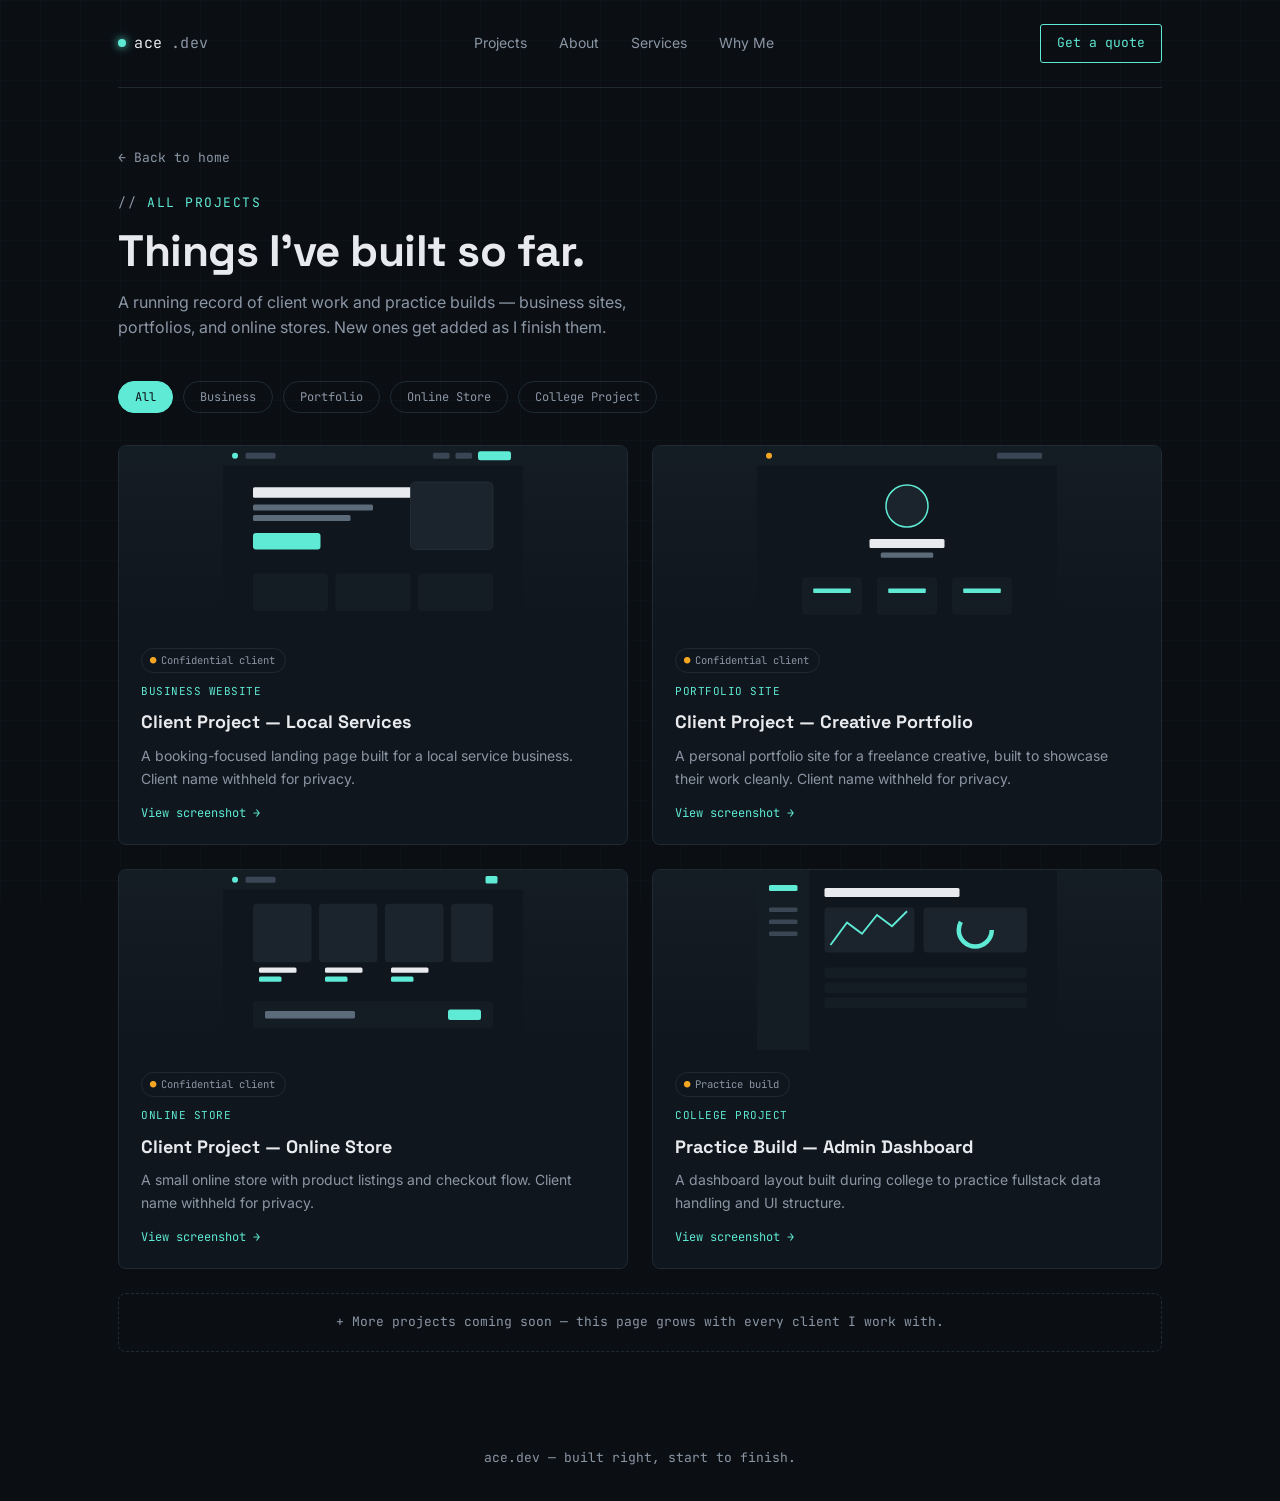
==== projects.html @ bf5f16d7 "Add files via upload" ====
<!DOCTYPE html>
<html lang="en">
<head>
<meta charset="UTF-8">
<meta name="viewport" content="width=device-width, initial-scale=1.0">
<title>Projects — Ace</title>
<link rel="preconnect" href="https://fonts.googleapis.com">
<link href="https://fonts.googleapis.com/css2?family=Space+Grotesk:wght@400;500;700&family=JetBrains+Mono:wght@400;500&family=Inter:wght@400;500;600&display=swap" rel="stylesheet">
<link rel="stylesheet" href="style.css">
</head>
<body>

<div class="wrap">
  <nav>
    <a href="index.html" class="logo"><span class="dot"></span>ace<span style="color:var(--muted)">.dev</span></a>
    <div class="navlinks">
      <a href="projects.html">Projects</a>
      <a href="about.html">About</a>
      <a href="index.html#services">Services</a>
      <a href="index.html#why">Why Me</a>
    </div>
    <a href="index.html#contact" class="nav-cta">Get a quote</a>
  </nav>

  <div class="page-header">
    <a href="index.html" class="back-link">← Back to home</a>
    <div class="eyebrow">All Projects</div>
    <h1>Things I've built so far.</h1>
    <p>A running record of client work and practice builds — business sites, portfolios, and online stores. New ones get added as I finish them.</p>
  </div>

  <div class="filter-row" id="filterRow">
    <button class="filter-chip active" data-filter="all">All</button>
    <button class="filter-chip" data-filter="Business Website">Business</button>
    <button class="filter-chip" data-filter="Portfolio Site">Portfolio</button>
    <button class="filter-chip" data-filter="Online Store">Online Store</button>
    <button class="filter-chip" data-filter="College Project">College Project</button>
  </div>

  <section style="border-bottom:none; padding-top:0;">
    <div class="projects-grid" id="projectsGrid">

      <div class="project-card" data-tag="Business Website" onclick="openLightbox(0)">
        <div class="project-thumb">
          <svg viewBox="0 0 400 240" xmlns="http://www.w3.org/2000/svg">
            <rect width="400" height="240" fill="#10161D"/>
            <rect width="400" height="26" fill="#141C24"/>
            <circle cx="16" cy="13" r="4" fill="#5EEAD4"/>
            <rect x="30" y="9" width="40" height="8" rx="2" fill="#3A4654"/>
            <rect x="280" y="9" width="22" height="8" rx="2" fill="#3A4654"/>
            <rect x="310" y="9" width="22" height="8" rx="2" fill="#3A4654"/>
            <rect x="340" y="7" width="44" height="12" rx="3" fill="#5EEAD4"/>
            <rect x="40" y="55" width="220" height="14" rx="2" fill="#E8EAED"/>
            <rect x="40" y="78" width="160" height="8" rx="2" fill="#5C6B7A"/>
            <rect x="40" y="92" width="130" height="8" rx="2" fill="#5C6B7A"/>
            <rect x="40" y="116" width="90" height="22" rx="4" fill="#5EEAD4"/>
            <rect x="250" y="48" width="110" height="90" rx="6" fill="#1B242C" stroke="#243038"/>
            <rect x="40" y="170" width="100" height="50" rx="5" fill="#141C24"/>
            <rect x="150" y="170" width="100" height="50" rx="5" fill="#141C24"/>
            <rect x="260" y="170" width="100" height="50" rx="5" fill="#141C24"/>
          </svg>
        </div>
        <div class="project-body">
          <span class="confidential-badge"><span class="lock">●</span> Confidential client</span>
          <span class="ptag">Business Website</span>
          <h3>Client Project — Local Services</h3>
          <p>A booking-focused landing page built for a local service business. Client name withheld for privacy.</p>
          <div class="project-links">
            <a href="javascript:void(0)" onclick="event.stopPropagation(); openLightbox(0)">View screenshot →</a>
          </div>
        </div>
      </div>

      <div class="project-card" data-tag="Portfolio Site" onclick="openLightbox(1)">
        <div class="project-thumb">
          <svg viewBox="0 0 400 240" xmlns="http://www.w3.org/2000/svg">
            <rect width="400" height="240" fill="#10161D"/>
            <rect width="400" height="26" fill="#141C24"/>
            <circle cx="16" cy="13" r="4" fill="#F5A623"/>
            <rect x="320" y="9" width="60" height="8" rx="2" fill="#3A4654"/>
            <circle cx="200" cy="80" r="28" fill="#1B242C" stroke="#5EEAD4" stroke-width="2"/>
            <rect x="150" y="124" width="100" height="12" rx="2" fill="#E8EAED"/>
            <rect x="165" y="142" width="70" height="7" rx="2" fill="#5C6B7A"/>
            <rect x="60" y="175" width="80" height="50" rx="5" fill="#141C24"/>
            <rect x="160" y="175" width="80" height="50" rx="5" fill="#141C24"/>
            <rect x="260" y="175" width="80" height="50" rx="5" fill="#141C24"/>
            <rect x="75" y="190" width="50" height="6" rx="1" fill="#5EEAD4"/>
            <rect x="175" y="190" width="50" height="6" rx="1" fill="#5EEAD4"/>
            <rect x="275" y="190" width="50" height="6" rx="1" fill="#5EEAD4"/>
          </svg>
        </div>
        <div class="project-body">
          <span class="confidential-badge"><span class="lock">●</span> Confidential client</span>
          <span class="ptag">Portfolio Site</span>
          <h3>Client Project — Creative Portfolio</h3>
          <p>A personal portfolio site for a freelance creative, built to showcase their work cleanly. Client name withheld for privacy.</p>
          <div class="project-links">
            <a href="javascript:void(0)" onclick="event.stopPropagation(); openLightbox(1)">View screenshot →</a>
          </div>
        </div>
      </div>

      <div class="project-card" data-tag="Online Store" onclick="openLightbox(2)">
        <div class="project-thumb">
          <svg viewBox="0 0 400 240" xmlns="http://www.w3.org/2000/svg">
            <rect width="400" height="240" fill="#10161D"/>
            <rect width="400" height="26" fill="#141C24"/>
            <circle cx="16" cy="13" r="4" fill="#5EEAD4"/>
            <rect x="30" y="9" width="40" height="8" rx="2" fill="#3A4654"/>
            <rect x="350" y="8" width="16" height="10" rx="2" fill="#5EEAD4"/>
            <rect x="40" y="45" width="78" height="78" rx="5" fill="#1B242C"/>
            <rect x="128" y="45" width="78" height="78" rx="5" fill="#1B242C"/>
            <rect x="216" y="45" width="78" height="78" rx="5" fill="#1B242C"/>
            <rect x="304" y="45" width="56" height="78" rx="5" fill="#1B242C"/>
            <rect x="48" y="130" width="50" height="7" rx="2" fill="#E8EAED"/>
            <rect x="48" y="142" width="30" height="7" rx="2" fill="#5EEAD4"/>
            <rect x="136" y="130" width="50" height="7" rx="2" fill="#E8EAED"/>
            <rect x="136" y="142" width="30" height="7" rx="2" fill="#5EEAD4"/>
            <rect x="224" y="130" width="50" height="7" rx="2" fill="#E8EAED"/>
            <rect x="224" y="142" width="30" height="7" rx="2" fill="#5EEAD4"/>
            <rect x="40" y="175" width="320" height="36" rx="5" fill="#141C24"/>
            <rect x="56" y="188" width="120" height="10" rx="2" fill="#5C6B7A"/>
            <rect x="300" y="186" width="44" height="14" rx="3" fill="#5EEAD4"/>
          </svg>
        </div>
        <div class="project-body">
          <span class="confidential-badge"><span class="lock">●</span> Confidential client</span>
          <span class="ptag">Online Store</span>
          <h3>Client Project — Online Store</h3>
          <p>A small online store with product listings and checkout flow. Client name withheld for privacy.</p>
          <div class="project-links">
            <a href="javascript:void(0)" onclick="event.stopPropagation(); openLightbox(2)">View screenshot →</a>
          </div>
        </div>
      </div>

      <div class="project-card" data-tag="College Project" onclick="openLightbox(3)">
        <div class="project-thumb">
          <svg viewBox="0 0 400 240" xmlns="http://www.w3.org/2000/svg">
            <rect width="400" height="240" fill="#10161D"/>
            <rect width="70" height="240" fill="#141C24"/>
            <rect x="16" y="20" width="38" height="8" rx="2" fill="#5EEAD4"/>
            <rect x="16" y="50" width="38" height="6" rx="2" fill="#3A4654"/>
            <rect x="16" y="66" width="38" height="6" rx="2" fill="#3A4654"/>
            <rect x="16" y="82" width="38" height="6" rx="2" fill="#3A4654"/>
            <rect x="90" y="24" width="180" height="12" rx="2" fill="#E8EAED"/>
            <rect x="90" y="50" width="120" height="60" rx="5" fill="#1B242C"/>
            <polyline points="98,100 120,70 140,85 160,60 180,75 200,55" fill="none" stroke="#5EEAD4" stroke-width="2.5"/>
            <rect x="222" y="50" width="138" height="60" rx="5" fill="#1B242C"/>
            <circle cx="291" cy="80" r="22" fill="none" stroke="#5EEAD4" stroke-width="6" stroke-dasharray="80 60"/>
            <rect x="90" y="130" width="270" height="14" rx="3" fill="#141C24"/>
            <rect x="90" y="150" width="270" height="14" rx="3" fill="#141C24"/>
            <rect x="90" y="170" width="270" height="14" rx="3" fill="#141C24"/>
          </svg>
        </div>
        <div class="project-body">
          <span class="confidential-badge"><span class="lock">●</span> Practice build</span>
          <span class="ptag">College Project</span>
          <h3>Practice Build — Admin Dashboard</h3>
          <p>A dashboard layout built during college to practice fullstack data handling and UI structure.</p>
          <div class="project-links">
            <a href="javascript:void(0)" onclick="event.stopPropagation(); openLightbox(3)">View screenshot →</a>
          </div>
        </div>
      </div>

    </div>
    <div class="add-project-note">+ More projects coming soon — this page grows with every client I work with.</div>
  </section>
</div>

<div class="lightbox-overlay" id="lightboxOverlay" onclick="closeLightbox(event)">
  <div class="lightbox-box lightbox-wrap" onclick="event.stopPropagation()">
    <div class="lightbox-close" onclick="closeLightbox(event)">✕</div>
    <div class="lightbox-img" id="lightboxImg"></div>
    <div class="lightbox-info">
      <span class="confidential-badge"><span class="lock">●</span> Client name withheld for privacy</span>
      <h3 id="lightboxTitle">Client Project</h3>
      <p id="lightboxDesc">Description here.</p>
    </div>
  </div>
</div>

<footer>ace.dev — built right, start to finish.</footer>

<script>
  const chips = document.querySelectorAll('.filter-chip');
  const cards = document.querySelectorAll('.project-card');
  chips.forEach(chip => {
    chip.addEventListener('click', () => {
      chips.forEach(c => c.classList.remove('active'));
      chip.classList.add('active');
      const filter = chip.dataset.filter;
      cards.forEach(card => {
        card.style.display = (filter === 'all' || card.dataset.tag === filter) ? '' : 'none';
      });
    });
  });

  const projectData = [
    {
      title: "Client Project — Local Services",
      desc: "A booking-focused landing page built for a local service business. Client name withheld for privacy.",
      svg: 0
    },
    {
      title: "Client Project — Creative Portfolio",
      desc: "A personal portfolio site for a freelance creative, built to showcase their work cleanly. Client name withheld for privacy.",
      svg: 1
    },
    {
      title: "Client Project — Online Store",
      desc: "A small online store with product listings and checkout flow. Client name withheld for privacy.",
      svg: 2
    },
    {
      title: "Practice Build — Admin Dashboard",
      desc: "A dashboard layout built during college to practice fullstack data handling and UI structure.",
      svg: 3
    }
  ];

  function openLightbox(index){
    const data = projectData[index];
    const sourceSvg = document.querySelectorAll('.project-thumb svg')[index];
    document.getElementById('lightboxImg').innerHTML = sourceSvg.outerHTML;
    document.getElementById('lightboxTitle').textContent = data.title;
    document.getElementById('lightboxDesc').textContent = data.desc;
    document.getElementById('lightboxOverlay').classList.add('open');
  }

  function closeLightbox(e){
    document.getElementById('lightboxOverlay').classList.remove('open');
  }

  document.addEventListener('keydown', (e) => {
    if(e.key === 'Escape') closeLightbox();
  });
</script>

</body>
</html>
---- style.css ----
:root{
    --bg: #0B0F14;
    --bg-panel: #10161D;
    --bg-panel-2: #141C24;
    --line: #1F2A33;
    --text: #E8EAED;
    --muted: #8B96A5;
    --teal: #5EEAD4;
    --amber: #F5A623;
    --danger: #FF6B6B;
    --font-display: 'Space Grotesk', sans-serif;
    --font-body: 'Inter', sans-serif;
    --font-mono: 'JetBrains Mono', monospace;
  }
  *{box-sizing:border-box; margin:0; padding:0;}
  html{scroll-behavior:smooth;}
  body{
    background:var(--bg);
    color:var(--text);
    font-family:var(--font-body);
    line-height:1.6;
    -webkit-font-smoothing:antialiased;
  }
  body::before{
    content:"";
    position:fixed; inset:0;
    background-image:
      linear-gradient(rgba(94,234,212,0.025) 1px, transparent 1px),
      linear-gradient(90deg, rgba(94,234,212,0.025) 1px, transparent 1px);
    background-size: 40px 40px;
    pointer-events:none;
    z-index:0;
  }
  a{color:inherit; text-decoration:none;}
  .wrap{max-width:1100px; margin:0 auto; padding:0 28px; position:relative; z-index:1;}

  /* NAV */
  nav{
    display:flex; align-items:center; justify-content:space-between;
    padding:24px 0; border-bottom:1px solid var(--line);
  }
  .logo{
    font-family:var(--font-mono); font-size:15px; letter-spacing:0.5px; color:var(--text);
    display:flex; align-items:center; gap:8px;
  }
  .logo .dot{width:8px; height:8px; border-radius:50%; background:var(--teal); box-shadow:0 0 8px var(--teal); display:inline-block;}
  .navlinks{display:flex; gap:32px; font-size:14px; color:var(--muted);}
  .navlinks a:hover{color:var(--teal);}
  .nav-cta{
    font-family:var(--font-mono); font-size:13px; padding:8px 16px;
    border:1px solid var(--teal); border-radius:3px; color:var(--teal);
    transition:all .2s;
  }
  .nav-cta:hover{background:var(--teal); color:#0B0F14;}

  @media(max-width:680px){ .navlinks{display:none;} }

  /* HERO */
  .hero{padding:80px 0 60px;}
  @media(max-width:880px){ .hero{padding:48px 0 40px;} }
  .hero-inner{max-width:640px;}

  .eyebrow{
    font-family:var(--font-mono); font-size:13px; color:var(--teal);
    text-transform:uppercase; letter-spacing:1.5px; margin-bottom:18px;
    display:flex; align-items:center; gap:10px;
  }
  .eyebrow::before{content:"//"; color:var(--muted);}

  h1{
    font-family:var(--font-display); font-weight:700;
    font-size:clamp(34px, 5vw, 54px); line-height:1.1; letter-spacing:-0.5px;
    margin-bottom:22px;
  }
  h1 .accent{color:var(--teal);}

  .hero p.lead{font-size:17px; color:var(--muted); max-width:480px; margin-bottom:32px;}

  .hero-ctas{display:flex; gap:14px; flex-wrap:wrap;}
  .btn-primary{
    font-family:var(--font-mono); font-size:14px; font-weight:500;
    background:var(--teal); color:#0B0F14; padding:14px 26px; border-radius:3px;
    transition:transform .15s, box-shadow .15s; display:inline-block;
  }
  .btn-primary:hover{transform:translateY(-2px); box-shadow:0 6px 24px rgba(94,234,212,0.25);}
  .btn-secondary{
    font-family:var(--font-mono); font-size:14px;
    border:1px solid var(--line); color:var(--text); padding:14px 26px; border-radius:3px;
    transition:border-color .15s;
  }
  .btn-secondary:hover{border-color:var(--muted);}

  /* PROJECT CARDS - signature element: browser-frame mockups */
  .projects-grid{display:grid; grid-template-columns:repeat(2,1fr); gap:24px;}
  @media(max-width:780px){.projects-grid{grid-template-columns:1fr;}}

  .project-card{
    background:var(--bg-panel); border:1px solid var(--line); border-radius:8px;
    overflow:hidden; transition:transform .2s, border-color .2s;
  }
  .project-card:hover{transform:translateY(-4px); border-color:rgba(94,234,212,0.4);}

  .browser-frame{
    background:var(--bg-panel-2); border-bottom:1px solid var(--line);
  }
  .browser-bar{
    display:flex; align-items:center; gap:8px; padding:10px 14px;
  }
  .browser-bar .tdot{width:9px; height:9px; border-radius:50%;}
  .browser-bar .tdot:nth-child(1){background:#FF6B6B;}
  .browser-bar .tdot:nth-child(2){background:#F5A623;}
  .browser-bar .tdot:nth-child(3){background:#5EEAD4;}
  .browser-url{
    flex:1; margin-left:6px; background:var(--bg); border:1px solid var(--line); border-radius:4px;
    padding:4px 10px; font-family:var(--font-mono); font-size:11px; color:var(--muted);
    overflow:hidden; white-space:nowrap; text-overflow:ellipsis;
  }
  .project-thumb{
    height:180px; display:flex; align-items:center; justify-content:center;
    background:
      repeating-linear-gradient(135deg, rgba(94,234,212,0.04) 0px, rgba(94,234,212,0.04) 2px, transparent 2px, transparent 14px);
    position:relative;
  }
  .project-thumb .placeholder-label{
    font-family:var(--font-mono); font-size:12px; color:var(--muted);
    border:1px dashed var(--line); padding:8px 16px; border-radius:4px;
  }
  .project-body{padding:20px 22px;}
  .project-body .ptag{
    font-family:var(--font-mono); font-size:11px; color:var(--teal);
    text-transform:uppercase; letter-spacing:0.5px; margin-bottom:8px; display:block;
  }
  .project-body h3{font-family:var(--font-display); font-size:18px; margin-bottom:8px;}
  .project-body p{color:var(--muted); font-size:14px; margin-bottom:14px;}
  .project-links{display:flex; gap:14px; font-family:var(--font-mono); font-size:12px;}
  .project-links a{color:var(--teal); border-bottom:1px solid transparent;}
  .project-links a:hover{border-bottom-color:var(--teal);}

  .add-project-note{
    margin-top:24px; text-align:center; font-family:var(--font-mono); font-size:13px;
    color:var(--muted); border:1px dashed var(--line); border-radius:8px; padding:18px;
  }

  /* PROJECT MOCKUP THUMBNAILS (sample screenshots) */
  .project-thumb{
    height:180px; padding:0; cursor:pointer; overflow:hidden;
    background:linear-gradient(180deg, var(--bg-panel-2), var(--bg-panel));
  }
  .project-thumb svg{width:100%; height:100%; display:block;}
  .confidential-badge{
    display:inline-flex; align-items:center; gap:5px;
    font-family:var(--font-mono); font-size:10.5px; color:var(--muted);
    border:1px solid var(--line); border-radius:20px; padding:3px 10px 3px 8px;
    margin-bottom:10px;
  }
  .confidential-badge .lock{color:var(--amber);}

  /* LIGHTBOX MODAL */
  .lightbox-overlay{
    position:fixed; inset:0; background:rgba(6,8,11,0.86);
    display:none; align-items:center; justify-content:center; z-index:100;
    padding:32px; backdrop-filter:blur(2px);
  }
  .lightbox-overlay.open{display:flex;}
  .lightbox-box{
    background:var(--bg-panel); border:1px solid var(--line); border-radius:10px;
    max-width:680px; width:100%; overflow:hidden; box-shadow:0 30px 80px rgba(0,0,0,0.5);
  }
  .lightbox-frame{background:var(--bg-panel-2); border-bottom:1px solid var(--line);}
  .lightbox-img{
    background:linear-gradient(180deg, var(--bg-panel-2), var(--bg-panel));
    aspect-ratio:4/2.4;
  }
  .lightbox-img svg{width:100%; height:100%; display:block;}
  .lightbox-info{padding:22px 26px;}
  .lightbox-info h3{font-family:var(--font-display); font-size:19px; margin-bottom:8px;}
  .lightbox-info p{color:var(--muted); font-size:14px; margin-bottom:12px;}
  .lightbox-close{
    position:absolute; top:18px; right:18px; font-family:var(--font-mono); font-size:13px;
    color:var(--muted); border:1px solid var(--line); border-radius:50%;
    width:32px; height:32px; display:flex; align-items:center; justify-content:center;
    cursor:pointer; background:var(--bg-panel);
  }
  .lightbox-close:hover{color:var(--teal); border-color:var(--teal);}
  .lightbox-wrap{position:relative;}

  /* PROJECTS TEASER (homepage) */
  .teaser-panel{
    background:var(--bg-panel); border:1px solid var(--line); border-radius:10px;
    padding:40px 44px; display:flex; align-items:center; justify-content:space-between; gap:32px;
    margin:48px 0;
  }
  @media(max-width:680px){.teaser-panel{flex-direction:column; align-items:flex-start; text-align:left;}}
  .teaser-text h2{font-family:var(--font-display); font-size:24px; margin-bottom:8px;}
  .teaser-text p{color:var(--muted); font-size:14px; max-width:380px;}

  /* PROJECTS PAGE */
  .page-header{padding:56px 0 8px;}
  .page-header .eyebrow{margin-bottom:14px;}
  .page-header h1{font-family:var(--font-display); font-size:clamp(30px,4.5vw,44px); font-weight:700; letter-spacing:-0.5px; margin-bottom:14px;}
  .page-header p{color:var(--muted); font-size:16px; max-width:520px;}
  .back-link{
    display:inline-flex; align-items:center; gap:6px; font-family:var(--font-mono);
    font-size:13px; color:var(--muted); margin-bottom:24px;
  }
  .back-link:hover{color:var(--teal);}
  .filter-row{display:flex; gap:10px; margin:32px 0; flex-wrap:wrap;}
  .filter-chip{
    font-family:var(--font-mono); font-size:12px; color:var(--muted);
    border:1px solid var(--line); border-radius:20px; padding:7px 16px; cursor:pointer;
    transition:all .15s; background:none;
  }
  .filter-chip:hover{border-color:var(--teal); color:var(--teal);}
  .filter-chip.active{background:var(--teal); color:#0B0F14; border-color:var(--teal);}

  /* SECTIONS */
  section{padding:64px 0; border-bottom:1px solid var(--line);}
  .section-head{margin-bottom:40px; max-width:600px;}
  .section-head .eyebrow{margin-bottom:14px;}
  .section-head h2{font-family:var(--font-display); font-size:clamp(26px,3.4vw,34px); font-weight:700; letter-spacing:-0.3px; margin-bottom:12px;}
  .section-head p{color:var(--muted); font-size:15px;}

  /* ABOUT */
  .about-grid{display:grid; grid-template-columns:1fr 1fr; gap:48px; align-items:start;}
  @media(max-width:780px){.about-grid{grid-template-columns:1fr;}}
  .about-text p{color:var(--muted); margin-bottom:16px; font-size:15px;}
  .about-text strong{color:var(--text);}
  .stat-grid{display:grid; grid-template-columns:1fr 1fr; gap:1px; background:var(--line); border:1px solid var(--line); border-radius:6px; overflow:hidden;}
  .stat-card{background:var(--bg-panel); padding:24px 20px;}
  .stat-card .num{font-family:var(--font-mono); font-size:28px; color:var(--teal); font-weight:500;}
  .stat-card .cap{font-size:13px; color:var(--muted); margin-top:6px;}

  /* SERVICES */
  .services-grid{display:grid; grid-template-columns:repeat(3,1fr); gap:1px; background:var(--line); border:1px solid var(--line); border-radius:8px; overflow:hidden;}
  @media(max-width:780px){.services-grid{grid-template-columns:1fr;}}
  .service-card{background:var(--bg-panel); padding:32px 26px; transition:background .2s;}
  .service-card:hover{background:var(--bg-panel-2);}
  .service-card .icon{
    font-family:var(--font-mono); font-size:12px; color:var(--teal);
    border:1px solid var(--teal); width:32px; height:32px; border-radius:6px;
    display:flex; align-items:center; justify-content:center; margin-bottom:18px;
  }
  .service-card h3{font-family:var(--font-display); font-size:18px; margin-bottom:10px;}
  .service-card p{color:var(--muted); font-size:14px; margin-bottom:14px;}
  .service-card .price{font-family:var(--font-mono); font-size:13px; color:var(--amber);}

  /* PROCESS */
  .process-list{display:flex; flex-direction:column;}
  .process-item{
    display:grid; grid-template-columns:60px 1fr; gap:20px;
    padding:22px 0; border-top:1px solid var(--line);
  }
  .process-item:last-child{border-bottom:1px solid var(--line);}
  .process-item .pnum{font-family:var(--font-mono); color:var(--teal); font-size:14px; padding-top:2px;}
  .process-item h4{font-family:var(--font-display); font-size:17px; margin-bottom:6px;}
  .process-item p{color:var(--muted); font-size:14px; max-width:560px;}

  /* WHY */
  .why-grid{display:grid; grid-template-columns:repeat(2,1fr); gap:28px;}
  @media(max-width:780px){.why-grid{grid-template-columns:1fr;}}
  .why-item{display:flex; gap:16px;}
  .why-item .mark{font-family:var(--font-mono); color:var(--teal); flex-shrink:0;}
  .why-item h4{font-size:15px; margin-bottom:4px;}
  .why-item p{color:var(--muted); font-size:14px;}

  /* CONTACT */
  .contact-panel{
    background:var(--bg-panel); border:1px solid var(--line); border-radius:10px;
    padding:48px; text-align:center;
  }
  .contact-panel h2{font-family:var(--font-display); font-size:clamp(24px,3.5vw,32px); margin-bottom:14px;}
  .contact-panel p{color:var(--muted); margin-bottom:28px; max-width:440px; margin-left:auto; margin-right:auto;}
  .email-box{
    font-family:var(--font-mono); font-size:18px; color:var(--teal);
    border:1px dashed var(--teal); display:inline-block; padding:14px 28px;
    border-radius:6px; margin-bottom:10px; transition:background .2s;
  }
  .email-box:hover{background:rgba(94,234,212,0.06);}
  .copy-hint{font-size:12px; color:var(--muted); font-family:var(--font-mono);}

  footer{padding:32px 0; text-align:center; color:var(--muted); font-size:13px; font-family:var(--font-mono);}
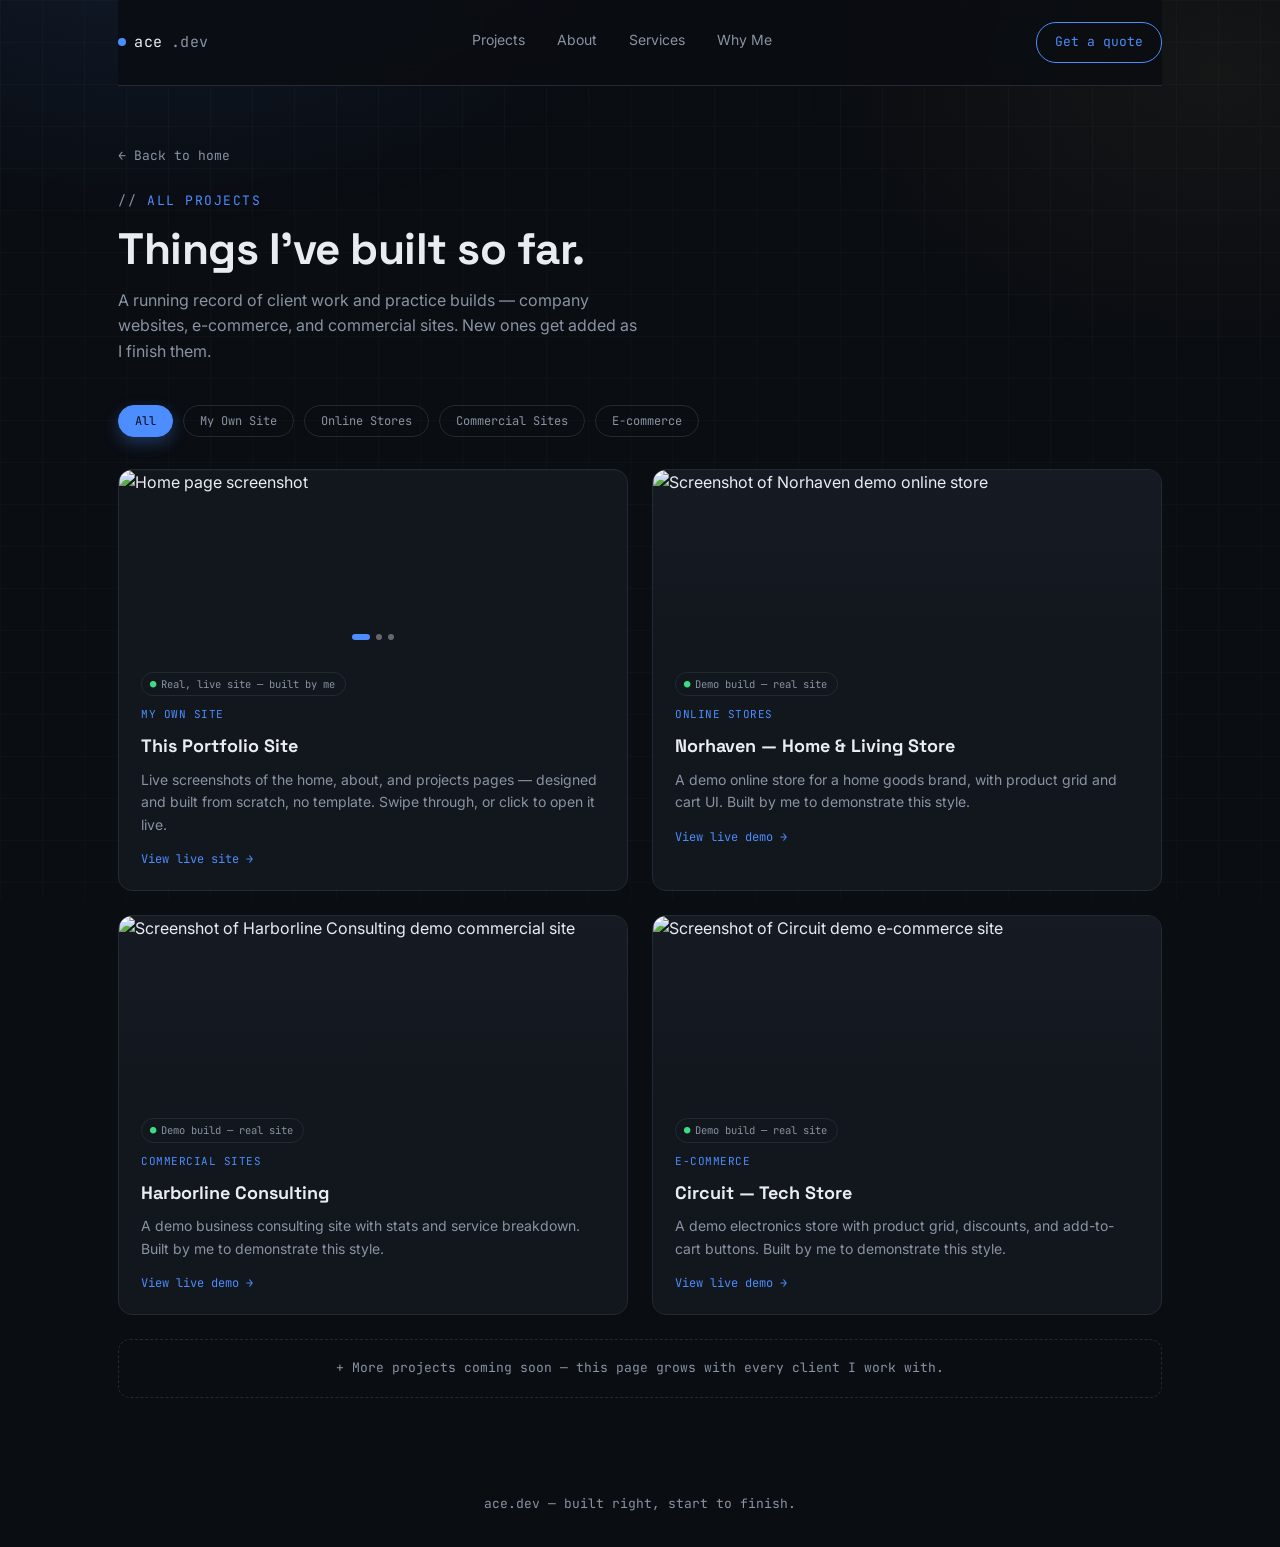
==== commit d3e4d875: "Add files via upload" ====
--- a/projects.html
+++ b/projects.html
@@ -22,144 +22,95 @@
     <a href="index.html#contact" class="nav-cta">Get a quote</a>
   </nav>
 
-  <div class="page-header">
+  <div class="page-header reveal">
     <a href="index.html" class="back-link">← Back to home</a>
     <div class="eyebrow">All Projects</div>
     <h1>Things I've built so far.</h1>
-    <p>A running record of client work and practice builds — business sites, portfolios, and online stores. New ones get added as I finish them.</p>
+    <p>A running record of client work and practice builds — company websites, e-commerce, and commercial sites. New ones get added as I finish them.</p>
   </div>
 
   <div class="filter-row" id="filterRow">
     <button class="filter-chip active" data-filter="all">All</button>
-    <button class="filter-chip" data-filter="Business Website">Business</button>
-    <button class="filter-chip" data-filter="Portfolio Site">Portfolio</button>
-    <button class="filter-chip" data-filter="Online Store">Online Store</button>
-    <button class="filter-chip" data-filter="College Project">College Project</button>
+    <button class="filter-chip" data-filter="My Own Site">My Own Site</button>
+    <button class="filter-chip" data-filter="Online Stores">Online Stores</button>
+    <button class="filter-chip" data-filter="Commercial Sites">Commercial Sites</button>
+    <button class="filter-chip" data-filter="E-commerce">E-commerce</button>
   </div>
 
   <section style="border-bottom:none; padding-top:0;">
-    <div class="projects-grid" id="projectsGrid">
-
-      <div class="project-card" data-tag="Business Website" onclick="openLightbox(0)">
-        <div class="project-thumb">
-          <svg viewBox="0 0 400 240" xmlns="http://www.w3.org/2000/svg">
-            <rect width="400" height="240" fill="#10161D"/>
-            <rect width="400" height="26" fill="#141C24"/>
-            <circle cx="16" cy="13" r="4" fill="#5EEAD4"/>
-            <rect x="30" y="9" width="40" height="8" rx="2" fill="#3A4654"/>
-            <rect x="280" y="9" width="22" height="8" rx="2" fill="#3A4654"/>
-            <rect x="310" y="9" width="22" height="8" rx="2" fill="#3A4654"/>
-            <rect x="340" y="7" width="44" height="12" rx="3" fill="#5EEAD4"/>
-            <rect x="40" y="55" width="220" height="14" rx="2" fill="#E8EAED"/>
-            <rect x="40" y="78" width="160" height="8" rx="2" fill="#5C6B7A"/>
-            <rect x="40" y="92" width="130" height="8" rx="2" fill="#5C6B7A"/>
-            <rect x="40" y="116" width="90" height="22" rx="4" fill="#5EEAD4"/>
-            <rect x="250" y="48" width="110" height="90" rx="6" fill="#1B242C" stroke="#243038"/>
-            <rect x="40" y="170" width="100" height="50" rx="5" fill="#141C24"/>
-            <rect x="150" y="170" width="100" height="50" rx="5" fill="#141C24"/>
-            <rect x="260" y="170" width="100" height="50" rx="5" fill="#141C24"/>
-          </svg>
-        </div>
-        <div class="project-body">
-          <span class="confidential-badge"><span class="lock">●</span> Confidential client</span>
-          <span class="ptag">Business Website</span>
-          <h3>Client Project — Local Services</h3>
-          <p>A booking-focused landing page built for a local service business. Client name withheld for privacy.</p>
-          <div class="project-links">
-            <a href="javascript:void(0)" onclick="event.stopPropagation(); openLightbox(0)">View screenshot →</a>
-          </div>
-        </div>
-      </div>
-
-      <div class="project-card" data-tag="Portfolio Site" onclick="openLightbox(1)">
-        <div class="project-thumb">
-          <svg viewBox="0 0 400 240" xmlns="http://www.w3.org/2000/svg">
-            <rect width="400" height="240" fill="#10161D"/>
-            <rect width="400" height="26" fill="#141C24"/>
-            <circle cx="16" cy="13" r="4" fill="#F5A623"/>
-            <rect x="320" y="9" width="60" height="8" rx="2" fill="#3A4654"/>
-            <circle cx="200" cy="80" r="28" fill="#1B242C" stroke="#5EEAD4" stroke-width="2"/>
-            <rect x="150" y="124" width="100" height="12" rx="2" fill="#E8EAED"/>
-            <rect x="165" y="142" width="70" height="7" rx="2" fill="#5C6B7A"/>
-            <rect x="60" y="175" width="80" height="50" rx="5" fill="#141C24"/>
-            <rect x="160" y="175" width="80" height="50" rx="5" fill="#141C24"/>
-            <rect x="260" y="175" width="80" height="50" rx="5" fill="#141C24"/>
-            <rect x="75" y="190" width="50" height="6" rx="1" fill="#5EEAD4"/>
-            <rect x="175" y="190" width="50" height="6" rx="1" fill="#5EEAD4"/>
-            <rect x="275" y="190" width="50" height="6" rx="1" fill="#5EEAD4"/>
-          </svg>
-        </div>
-        <div class="project-body">
-          <span class="confidential-badge"><span class="lock">●</span> Confidential client</span>
-          <span class="ptag">Portfolio Site</span>
-          <h3>Client Project — Creative Portfolio</h3>
-          <p>A personal portfolio site for a freelance creative, built to showcase their work cleanly. Client name withheld for privacy.</p>
-          <div class="project-links">
-            <a href="javascript:void(0)" onclick="event.stopPropagation(); openLightbox(1)">View screenshot →</a>
-          </div>
-        </div>
-      </div>
-
-      <div class="project-card" data-tag="Online Store" onclick="openLightbox(2)">
-        <div class="project-thumb">
-          <svg viewBox="0 0 400 240" xmlns="http://www.w3.org/2000/svg">
-            <rect width="400" height="240" fill="#10161D"/>
-            <rect width="400" height="26" fill="#141C24"/>
-            <circle cx="16" cy="13" r="4" fill="#5EEAD4"/>
-            <rect x="30" y="9" width="40" height="8" rx="2" fill="#3A4654"/>
-            <rect x="350" y="8" width="16" height="10" rx="2" fill="#5EEAD4"/>
-            <rect x="40" y="45" width="78" height="78" rx="5" fill="#1B242C"/>
-            <rect x="128" y="45" width="78" height="78" rx="5" fill="#1B242C"/>
-            <rect x="216" y="45" width="78" height="78" rx="5" fill="#1B242C"/>
-            <rect x="304" y="45" width="56" height="78" rx="5" fill="#1B242C"/>
-            <rect x="48" y="130" width="50" height="7" rx="2" fill="#E8EAED"/>
-            <rect x="48" y="142" width="30" height="7" rx="2" fill="#5EEAD4"/>
-            <rect x="136" y="130" width="50" height="7" rx="2" fill="#E8EAED"/>
-            <rect x="136" y="142" width="30" height="7" rx="2" fill="#5EEAD4"/>
-            <rect x="224" y="130" width="50" height="7" rx="2" fill="#E8EAED"/>
-            <rect x="224" y="142" width="30" height="7" rx="2" fill="#5EEAD4"/>
-            <rect x="40" y="175" width="320" height="36" rx="5" fill="#141C24"/>
-            <rect x="56" y="188" width="120" height="10" rx="2" fill="#5C6B7A"/>
-            <rect x="300" y="186" width="44" height="14" rx="3" fill="#5EEAD4"/>
-          </svg>
-        </div>
-        <div class="project-body">
-          <span class="confidential-badge"><span class="lock">●</span> Confidential client</span>
-          <span class="ptag">Online Store</span>
-          <h3>Client Project — Online Store</h3>
-          <p>A small online store with product listings and checkout flow. Client name withheld for privacy.</p>
-          <div class="project-links">
-            <a href="javascript:void(0)" onclick="event.stopPropagation(); openLightbox(2)">View screenshot →</a>
-          </div>
-        </div>
-      </div>
-
-      <div class="project-card" data-tag="College Project" onclick="openLightbox(3)">
-        <div class="project-thumb">
-          <svg viewBox="0 0 400 240" xmlns="http://www.w3.org/2000/svg">
-            <rect width="400" height="240" fill="#10161D"/>
-            <rect width="70" height="240" fill="#141C24"/>
-            <rect x="16" y="20" width="38" height="8" rx="2" fill="#5EEAD4"/>
-            <rect x="16" y="50" width="38" height="6" rx="2" fill="#3A4654"/>
-            <rect x="16" y="66" width="38" height="6" rx="2" fill="#3A4654"/>
-            <rect x="16" y="82" width="38" height="6" rx="2" fill="#3A4654"/>
-            <rect x="90" y="24" width="180" height="12" rx="2" fill="#E8EAED"/>
-            <rect x="90" y="50" width="120" height="60" rx="5" fill="#1B242C"/>
-            <polyline points="98,100 120,70 140,85 160,60 180,75 200,55" fill="none" stroke="#5EEAD4" stroke-width="2.5"/>
-            <rect x="222" y="50" width="138" height="60" rx="5" fill="#1B242C"/>
-            <circle cx="291" cy="80" r="22" fill="none" stroke="#5EEAD4" stroke-width="6" stroke-dasharray="80 60"/>
-            <rect x="90" y="130" width="270" height="14" rx="3" fill="#141C24"/>
-            <rect x="90" y="150" width="270" height="14" rx="3" fill="#141C24"/>
-            <rect x="90" y="170" width="270" height="14" rx="3" fill="#141C24"/>
-          </svg>
-        </div>
-        <div class="project-body">
-          <span class="confidential-badge"><span class="lock">●</span> Practice build</span>
-          <span class="ptag">College Project</span>
-          <h3>Practice Build — Admin Dashboard</h3>
-          <p>A dashboard layout built during college to practice fullstack data handling and UI structure.</p>
-          <div class="project-links">
-            <a href="javascript:void(0)" onclick="event.stopPropagation(); openLightbox(3)">View screenshot →</a>
+    <div class="projects-grid reveal-stagger" id="projectsGrid">
+
+      <div class="project-card" data-tag="My Own Site">
+        <div class="gallery-wrap">
+          <div class="gallery-scroll" id="ownSiteGallery">
+            <div class="gallery-slide">
+              <img src="https://image.thum.io/get/width/800/crop/500/noanimate/https://ace-va.github.io/Ace-Developer/index.html" alt="Home page screenshot" loading="lazy">
+            </div>
+            <div class="gallery-slide">
+              <img src="https://image.thum.io/get/width/800/crop/500/noanimate/https://ace-va.github.io/Ace-Developer/about.html" alt="About page screenshot" loading="lazy">
+            </div>
+            <div class="gallery-slide">
+              <img src="https://image.thum.io/get/width/800/crop/500/noanimate/https://ace-va.github.io/Ace-Developer/projects.html" alt="Projects page screenshot" loading="lazy">
+            </div>
+          </div>
+          <div class="gallery-dots">
+            <span class="gdot active" data-slide="0"></span>
+            <span class="gdot" data-slide="1"></span>
+            <span class="gdot" data-slide="2"></span>
+          </div>
+        </div>
+        <div class="project-body">
+          <span class="confidential-badge"><span class="lock" style="color:#3DDC84;">●</span> Real, live site — built by me</span>
+          <span class="ptag">My Own Site</span>
+          <h3>This Portfolio Site</h3>
+          <p>Live screenshots of the home, about, and projects pages — designed and built from scratch, no template. Swipe through, or click to open it live.</p>
+          <div class="project-links">
+            <a href="https://ace-va.github.io/Ace-Developer/" target="_blank">View live site →</a>
+          </div>
+        </div>
+      </div>
+
+      <div class="project-card" data-tag="Online Stores">
+        <div class="project-thumb" style="cursor:pointer;" onclick="window.open('https://ace-va.github.io/Ace-Developer/demo-onlinestore.html','_blank')">
+          <img src="https://image.thum.io/get/width/800/crop/500/noanimate/https://ace-va.github.io/Ace-Developer/demo-onlinestore.html" alt="Screenshot of Norhaven demo online store" loading="lazy" style="width:100%; height:100%; object-fit:cover; object-position:top; display:block;">
+        </div>
+        <div class="project-body">
+          <span class="confidential-badge"><span class="lock" style="color:#3DDC84;">●</span> Demo build — real site</span>
+          <span class="ptag">Online Stores</span>
+          <h3>Norhaven — Home &amp; Living Store</h3>
+          <p>A demo online store for a home goods brand, with product grid and cart UI. Built by me to demonstrate this style.</p>
+          <div class="project-links">
+            <a href="https://ace-va.github.io/Ace-Developer/demo-onlinestore.html" target="_blank" onclick="event.stopPropagation()">View live demo →</a>
+          </div>
+        </div>
+      </div>
+
+      <div class="project-card" data-tag="Commercial Sites">
+        <div class="project-thumb" style="cursor:pointer;" onclick="window.open('https://ace-va.github.io/Ace-Developer/demo-commercial.html','_blank')">
+          <img src="https://image.thum.io/get/width/800/crop/500/noanimate/https://ace-va.github.io/Ace-Developer/demo-commercial.html" alt="Screenshot of Harborline Consulting demo commercial site" loading="lazy" style="width:100%; height:100%; object-fit:cover; object-position:top; display:block;">
+        </div>
+        <div class="project-body">
+          <span class="confidential-badge"><span class="lock" style="color:#3DDC84;">●</span> Demo build — real site</span>
+          <span class="ptag">Commercial Sites</span>
+          <h3>Harborline Consulting</h3>
+          <p>A demo business consulting site with stats and service breakdown. Built by me to demonstrate this style.</p>
+          <div class="project-links">
+            <a href="https://ace-va.github.io/Ace-Developer/demo-commercial.html" target="_blank" onclick="event.stopPropagation()">View live demo →</a>
+          </div>
+        </div>
+      </div>
+
+      <div class="project-card" data-tag="E-commerce">
+        <div class="project-thumb" style="cursor:pointer;" onclick="window.open('https://ace-va.github.io/Ace-Developer/demo-ecommerce.html','_blank')">
+          <img src="https://image.thum.io/get/width/800/crop/500/noanimate/https://ace-va.github.io/Ace-Developer/demo-ecommerce.html" alt="Screenshot of Circuit demo e-commerce site" loading="lazy" style="width:100%; height:100%; object-fit:cover; object-position:top; display:block;">
+        </div>
+        <div class="project-body">
+          <span class="confidential-badge"><span class="lock" style="color:#3DDC84;">●</span> Demo build — real site</span>
+          <span class="ptag">E-commerce</span>
+          <h3>Circuit — Tech Store</h3>
+          <p>A demo electronics store with product grid, discounts, and add-to-cart buttons. Built by me to demonstrate this style.</p>
+          <div class="project-links">
+            <a href="https://ace-va.github.io/Ace-Developer/demo-ecommerce.html" target="_blank" onclick="event.stopPropagation()">View live demo →</a>
           </div>
         </div>
       </div>
@@ -204,19 +155,14 @@
       svg: 0
     },
     {
-      title: "Client Project — Creative Portfolio",
-      desc: "A personal portfolio site for a freelance creative, built to showcase their work cleanly. Client name withheld for privacy.",
+      title: "Client Project — Commercial Site",
+      desc: "A commercial showcase site for a small business, built to present their services professionally. Client name withheld for privacy.",
       svg: 1
     },
     {
       title: "Client Project — Online Store",
       desc: "A small online store with product listings and checkout flow. Client name withheld for privacy.",
       svg: 2
-    },
-    {
-      title: "Practice Build — Admin Dashboard",
-      desc: "A dashboard layout built during college to practice fullstack data handling and UI structure.",
-      svg: 3
     }
   ];
 
@@ -236,6 +182,34 @@
   document.addEventListener('keydown', (e) => {
     if(e.key === 'Escape') closeLightbox();
   });
+
+  // gallery dots for "My Own Site" scrollable card
+  const gallery = document.getElementById('ownSiteGallery');
+  if(gallery){
+    const dots = document.querySelectorAll('.gdot');
+    const slides = gallery.querySelectorAll('.gallery-slide');
+    dots.forEach(dot => {
+      dot.addEventListener('click', () => {
+        const i = parseInt(dot.dataset.slide);
+        slides[i].scrollIntoView({behavior:'smooth', inline:'start', block:'nearest'});
+      });
+    });
+    gallery.addEventListener('scroll', () => {
+      const index = Math.round(gallery.scrollLeft / gallery.clientWidth);
+      dots.forEach((d, i) => d.classList.toggle('active', i === index));
+    });
+  }
+
+  const revealEls = document.querySelectorAll('.reveal, .reveal-stagger');
+  const revealObserver = new IntersectionObserver((entries) => {
+    entries.forEach(entry => {
+      if(entry.isIntersecting){
+        entry.target.classList.add('is-visible');
+        revealObserver.unobserve(entry.target);
+      }
+    });
+  }, { threshold: 0.1, rootMargin: '0px 0px -40px 0px' });
+  revealEls.forEach(el => revealObserver.observe(el));
 </script>
 
 </body>
--- a/style.css
+++ b/style.css
@@ -1,13 +1,13 @@
 :root{
-    --bg: #0B0F14;
-    --bg-panel: #10161D;
-    --bg-panel-2: #141C24;
-    --line: #1F2A33;
-    --text: #E8EAED;
-    --muted: #8B96A5;
-    --teal: #5EEAD4;
-    --amber: #F5A623;
-    --danger: #FF6B6B;
+    --bg: #0A0D12;
+    --bg-panel: #12161D;
+    --bg-panel-2: #161B23;
+    --line: #232A33;
+    --text: #E9EDF2;
+    --muted: #8993A3;
+    --teal: #4C8DFF;
+    --amber: #C9A45C;
+    --danger: #E5685F;
     --font-display: 'Space Grotesk', sans-serif;
     --font-body: 'Inter', sans-serif;
     --font-mono: 'JetBrains Mono', monospace;
@@ -20,38 +20,75 @@
     font-family:var(--font-body);
     line-height:1.6;
     -webkit-font-smoothing:antialiased;
+    overflow-x:hidden;
   }
   body::before{
     content:"";
     position:fixed; inset:0;
-    background-image:
-      linear-gradient(rgba(94,234,212,0.025) 1px, transparent 1px),
-      linear-gradient(90deg, rgba(94,234,212,0.025) 1px, transparent 1px);
-    background-size: 40px 40px;
+    background:
+      radial-gradient(900px 500px at 12% -8%, rgba(76,141,255,0.10), transparent 60%),
+      radial-gradient(700px 500px at 95% 8%, rgba(201,164,92,0.06), transparent 60%),
+      linear-gradient(rgba(255,255,255,0.018) 1px, transparent 1px),
+      linear-gradient(90deg, rgba(255,255,255,0.018) 1px, transparent 1px);
+    background-size: auto, auto, 42px 42px, 42px 42px;
     pointer-events:none;
     z-index:0;
   }
   a{color:inherit; text-decoration:none;}
   .wrap{max-width:1100px; margin:0 auto; padding:0 28px; position:relative; z-index:1;}
+
+  /* SCROLL REVEAL */
+  .reveal{
+    opacity:0; transform:translateY(18px);
+    transition:opacity .6s cubic-bezier(.21,.6,.27,1), transform .6s cubic-bezier(.21,.6,.27,1);
+  }
+  .reveal.is-visible{opacity:1; transform:translateY(0);}
+  .reveal-stagger > *{
+    opacity:0; transform:translateY(16px);
+    transition:opacity .55s cubic-bezier(.21,.6,.27,1), transform .55s cubic-bezier(.21,.6,.27,1);
+  }
+  .reveal-stagger.is-visible > *{opacity:1; transform:translateY(0);}
+  .reveal-stagger.is-visible > *:nth-child(1){transition-delay:.03s;}
+  .reveal-stagger.is-visible > *:nth-child(2){transition-delay:.09s;}
+  .reveal-stagger.is-visible > *:nth-child(3){transition-delay:.15s;}
+  .reveal-stagger.is-visible > *:nth-child(4){transition-delay:.21s;}
+  .reveal-stagger.is-visible > *:nth-child(5){transition-delay:.27s;}
 
   /* NAV */
   nav{
     display:flex; align-items:center; justify-content:space-between;
-    padding:24px 0; border-bottom:1px solid var(--line);
+    padding:22px 0; border-bottom:1px solid var(--line);
+    position:sticky; top:0; background:rgba(10,13,18,0.82); backdrop-filter:blur(10px);
+    z-index:50;
   }
   .logo{
     font-family:var(--font-mono); font-size:15px; letter-spacing:0.5px; color:var(--text);
     display:flex; align-items:center; gap:8px;
   }
-  .logo .dot{width:8px; height:8px; border-radius:50%; background:var(--teal); box-shadow:0 0 8px var(--teal); display:inline-block;}
+  .logo .dot{
+    width:8px; height:8px; border-radius:50%; background:var(--teal);
+    box-shadow:0 0 0 0 rgba(76,141,255,0.5); display:inline-block;
+    animation:pulseDot 2.4s ease-out infinite;
+  }
+  @keyframes pulseDot{
+    0%{box-shadow:0 0 0 0 rgba(76,141,255,0.45);}
+    70%{box-shadow:0 0 0 7px rgba(76,141,255,0);}
+    100%{box-shadow:0 0 0 0 rgba(76,141,255,0);}
+  }
   .navlinks{display:flex; gap:32px; font-size:14px; color:var(--muted);}
-  .navlinks a:hover{color:var(--teal);}
+  .navlinks a{position:relative; padding-bottom:4px; transition:color .2s;}
+  .navlinks a::after{
+    content:""; position:absolute; left:0; bottom:0; width:0; height:1.5px;
+    background:var(--teal); transition:width .25s ease;
+  }
+  .navlinks a:hover{color:var(--text);}
+  .navlinks a:hover::after{width:100%;}
   .nav-cta{
-    font-family:var(--font-mono); font-size:13px; padding:8px 16px;
-    border:1px solid var(--teal); border-radius:3px; color:var(--teal);
-    transition:all .2s;
-  }
-  .nav-cta:hover{background:var(--teal); color:#0B0F14;}
+    font-family:var(--font-mono); font-size:13px; padding:9px 18px;
+    border:1px solid var(--teal); border-radius:20px; color:var(--teal);
+    transition:all .25s cubic-bezier(.21,.6,.27,1);
+  }
+  .nav-cta:hover{background:var(--teal); color:#0A0D12; box-shadow:0 4px 18px rgba(76,141,255,0.35); transform:translateY(-1px);}
 
   @media(max-width:680px){ .navlinks{display:none;} }
 
@@ -71,34 +108,47 @@
     font-family:var(--font-display); font-weight:700;
     font-size:clamp(34px, 5vw, 54px); line-height:1.1; letter-spacing:-0.5px;
     margin-bottom:22px;
-  }
-  h1 .accent{color:var(--teal);}
-
-  .hero p.lead{font-size:17px; color:var(--muted); max-width:480px; margin-bottom:32px;}
-
-  .hero-ctas{display:flex; gap:14px; flex-wrap:wrap;}
+    animation:fadeUp .7s cubic-bezier(.21,.6,.27,1) both;
+  }
+  h1 .accent{
+    background:linear-gradient(90deg, var(--teal), #8BB4FF);
+    -webkit-background-clip:text; background-clip:text; color:transparent;
+  }
+  @keyframes fadeUp{ from{opacity:0; transform:translateY(14px);} to{opacity:1; transform:translateY(0);} }
+
+  .hero p.lead{
+    font-size:17px; color:var(--muted); max-width:480px; margin-bottom:32px;
+    animation:fadeUp .7s cubic-bezier(.21,.6,.27,1) .1s both;
+  }
+
+  .hero-ctas{display:flex; gap:14px; flex-wrap:wrap; animation:fadeUp .7s cubic-bezier(.21,.6,.27,1) .2s both;}
   .btn-primary{
     font-family:var(--font-mono); font-size:14px; font-weight:500;
-    background:var(--teal); color:#0B0F14; padding:14px 26px; border-radius:3px;
-    transition:transform .15s, box-shadow .15s; display:inline-block;
-  }
-  .btn-primary:hover{transform:translateY(-2px); box-shadow:0 6px 24px rgba(94,234,212,0.25);}
+    background:var(--teal); color:#0A0D12; padding:14px 26px; border-radius:24px;
+    transition:transform .2s cubic-bezier(.21,.6,.27,1), box-shadow .2s; display:inline-block;
+  }
+  .btn-primary:hover{transform:translateY(-2px) scale(1.015); box-shadow:0 10px 28px rgba(76,141,255,0.3);}
   .btn-secondary{
     font-family:var(--font-mono); font-size:14px;
-    border:1px solid var(--line); color:var(--text); padding:14px 26px; border-radius:3px;
-    transition:border-color .15s;
-  }
-  .btn-secondary:hover{border-color:var(--muted);}
+    border:1px solid var(--line); color:var(--text); padding:14px 26px; border-radius:24px;
+    transition:border-color .2s, transform .2s;
+  }
+  .btn-secondary:hover{border-color:var(--muted); transform:translateY(-2px);}
 
   /* PROJECT CARDS - signature element: browser-frame mockups */
   .projects-grid{display:grid; grid-template-columns:repeat(2,1fr); gap:24px;}
   @media(max-width:780px){.projects-grid{grid-template-columns:1fr;}}
 
   .project-card{
-    background:var(--bg-panel); border:1px solid var(--line); border-radius:8px;
-    overflow:hidden; transition:transform .2s, border-color .2s;
-  }
-  .project-card:hover{transform:translateY(-4px); border-color:rgba(94,234,212,0.4);}
+    background:var(--bg-panel); border:1px solid var(--line); border-radius:14px;
+    overflow:hidden; transition:transform .3s cubic-bezier(.21,.6,.27,1), box-shadow .3s, border-color .3s;
+    box-shadow:0 1px 0 rgba(255,255,255,0.02) inset;
+  }
+  .project-card:hover{
+    transform:translateY(-6px);
+    border-color:rgba(76,141,255,0.4);
+    box-shadow:0 20px 40px -16px rgba(0,0,0,0.5), 0 0 0 1px rgba(76,141,255,0.08);
+  }
 
   .browser-frame{
     background:var(--bg-panel-2); border-bottom:1px solid var(--line);
@@ -111,7 +161,7 @@
   .browser-bar .tdot:nth-child(2){background:#F5A623;}
   .browser-bar .tdot:nth-child(3){background:#5EEAD4;}
   .browser-url{
-    flex:1; margin-left:6px; background:var(--bg); border:1px solid var(--line); border-radius:4px;
+    flex:1; margin-left:6px; background:var(--bg); border:1px solid var(--line); border-radius:12px;
     padding:4px 10px; font-family:var(--font-mono); font-size:11px; color:var(--muted);
     overflow:hidden; white-space:nowrap; text-overflow:ellipsis;
   }
@@ -123,7 +173,7 @@
   }
   .project-thumb .placeholder-label{
     font-family:var(--font-mono); font-size:12px; color:var(--muted);
-    border:1px dashed var(--line); padding:8px 16px; border-radius:4px;
+    border:1px dashed var(--line); padding:8px 16px; border-radius:12px;
   }
   .project-body{padding:20px 22px;}
   .project-body .ptag{
@@ -138,7 +188,7 @@
 
   .add-project-note{
     margin-top:24px; text-align:center; font-family:var(--font-mono); font-size:13px;
-    color:var(--muted); border:1px dashed var(--line); border-radius:8px; padding:18px;
+    color:var(--muted); border:1px dashed var(--line); border-radius:12px; padding:18px;
   }
 
   /* PROJECT MOCKUP THUMBNAILS (sample screenshots) */
@@ -155,17 +205,43 @@
   }
   .confidential-badge .lock{color:var(--amber);}
 
+  /* SCROLLABLE IMAGE GALLERY (real screenshots) */
+  .gallery-wrap{position:relative;}
+  .gallery-scroll{
+    display:flex; overflow-x:auto; scroll-snap-type:x mandatory;
+    scrollbar-width:none; height:180px;
+  }
+  .gallery-scroll::-webkit-scrollbar{display:none;}
+  .gallery-slide{
+    flex:0 0 100%; scroll-snap-align:start; height:180px; overflow:hidden;
+  }
+  .gallery-slide img{
+    width:100%; height:100%; object-fit:cover; object-position:top; display:block;
+  }
+  .gallery-dots{
+    position:absolute; bottom:10px; left:0; right:0;
+    display:flex; justify-content:center; gap:6px;
+  }
+  .gdot{
+    width:6px; height:6px; border-radius:50%; background:rgba(255,255,255,0.35);
+    cursor:pointer; transition:all .2s;
+  }
+  .gdot.active{background:var(--teal); width:18px; border-radius:3px;}
+
   /* LIGHTBOX MODAL */
   .lightbox-overlay{
     position:fixed; inset:0; background:rgba(6,8,11,0.86);
     display:none; align-items:center; justify-content:center; z-index:100;
-    padding:32px; backdrop-filter:blur(2px);
-  }
-  .lightbox-overlay.open{display:flex;}
+    padding:32px; backdrop-filter:blur(4px);
+    opacity:0; transition:opacity .25s ease;
+  }
+  .lightbox-overlay.open{display:flex; opacity:1;}
   .lightbox-box{
-    background:var(--bg-panel); border:1px solid var(--line); border-radius:10px;
+    background:var(--bg-panel); border:1px solid var(--line); border-radius:16px;
     max-width:680px; width:100%; overflow:hidden; box-shadow:0 30px 80px rgba(0,0,0,0.5);
-  }
+    transform:scale(.94) translateY(10px); transition:transform .3s cubic-bezier(.21,.6,.27,1);
+  }
+  .lightbox-overlay.open .lightbox-box{transform:scale(1) translateY(0);}
   .lightbox-frame{background:var(--bg-panel-2); border-bottom:1px solid var(--line);}
   .lightbox-img{
     background:linear-gradient(180deg, var(--bg-panel-2), var(--bg-panel));
@@ -186,10 +262,13 @@
 
   /* PROJECTS TEASER (homepage) */
   .teaser-panel{
-    background:var(--bg-panel); border:1px solid var(--line); border-radius:10px;
+    background:linear-gradient(145deg, var(--bg-panel-2), var(--bg-panel));
+    border:1px solid var(--line); border-radius:18px;
     padding:40px 44px; display:flex; align-items:center; justify-content:space-between; gap:32px;
-    margin:48px 0;
-  }
+    margin:48px 0; box-shadow:0 24px 48px -24px rgba(0,0,0,0.45);
+    transition:border-color .3s;
+  }
+  .teaser-panel:hover{border-color:rgba(76,141,255,0.3);}
   @media(max-width:680px){.teaser-panel{flex-direction:column; align-items:flex-start; text-align:left;}}
   .teaser-text h2{font-family:var(--font-display); font-size:24px; margin-bottom:8px;}
   .teaser-text p{color:var(--muted); font-size:14px; max-width:380px;}
@@ -208,10 +287,10 @@
   .filter-chip{
     font-family:var(--font-mono); font-size:12px; color:var(--muted);
     border:1px solid var(--line); border-radius:20px; padding:7px 16px; cursor:pointer;
-    transition:all .15s; background:none;
-  }
-  .filter-chip:hover{border-color:var(--teal); color:var(--teal);}
-  .filter-chip.active{background:var(--teal); color:#0B0F14; border-color:var(--teal);}
+    transition:all .25s cubic-bezier(.21,.6,.27,1); background:none;
+  }
+  .filter-chip:hover{border-color:var(--teal); color:var(--teal); transform:translateY(-1px);}
+  .filter-chip.active{background:var(--teal); color:#0A0D12; border-color:var(--teal); box-shadow:0 6px 16px rgba(76,141,255,0.3);}
 
   /* SECTIONS */
   section{padding:64px 0; border-bottom:1px solid var(--line);}
@@ -225,21 +304,35 @@
   @media(max-width:780px){.about-grid{grid-template-columns:1fr;}}
   .about-text p{color:var(--muted); margin-bottom:16px; font-size:15px;}
   .about-text strong{color:var(--text);}
-  .stat-grid{display:grid; grid-template-columns:1fr 1fr; gap:1px; background:var(--line); border:1px solid var(--line); border-radius:6px; overflow:hidden;}
-  .stat-card{background:var(--bg-panel); padding:24px 20px;}
+  .stat-grid{display:grid; grid-template-columns:1fr 1fr; gap:14px;}
+  .stat-card{
+    background:var(--bg-panel); border:1px solid var(--line); border-radius:14px; padding:24px 20px;
+    transition:transform .3s cubic-bezier(.21,.6,.27,1), border-color .3s, box-shadow .3s;
+  }
+  .stat-card:hover{transform:translateY(-4px); border-color:rgba(76,141,255,0.3); box-shadow:0 16px 32px -18px rgba(0,0,0,0.5);}
   .stat-card .num{font-family:var(--font-mono); font-size:28px; color:var(--teal); font-weight:500;}
   .stat-card .cap{font-size:13px; color:var(--muted); margin-top:6px;}
 
   /* SERVICES */
-  .services-grid{display:grid; grid-template-columns:repeat(3,1fr); gap:1px; background:var(--line); border:1px solid var(--line); border-radius:8px; overflow:hidden;}
+  .services-grid{display:grid; grid-template-columns:repeat(3,1fr); gap:16px; background:transparent; border:none; border-radius:0; overflow:visible;}
   @media(max-width:780px){.services-grid{grid-template-columns:1fr;}}
-  .service-card{background:var(--bg-panel); padding:32px 26px; transition:background .2s;}
-  .service-card:hover{background:var(--bg-panel-2);}
+  .service-card{
+    background:var(--bg-panel); border:1px solid var(--line); border-radius:14px;
+    padding:32px 26px; transition:transform .3s cubic-bezier(.21,.6,.27,1), box-shadow .3s, border-color .3s;
+  }
+  .service-card:hover{
+    transform:translateY(-5px);
+    border-color:rgba(76,141,255,0.35);
+    box-shadow:0 18px 36px -16px rgba(0,0,0,0.5);
+  }
   .service-card .icon{
     font-family:var(--font-mono); font-size:12px; color:var(--teal);
-    border:1px solid var(--teal); width:32px; height:32px; border-radius:6px;
+    border:1px solid var(--teal); width:34px; height:34px; border-radius:10px;
     display:flex; align-items:center; justify-content:center; margin-bottom:18px;
-  }
+    background:rgba(76,141,255,0.08);
+    transition:transform .3s cubic-bezier(.21,.6,.27,1);
+  }
+  .service-card:hover .icon{transform:scale(1.1) rotate(-4deg);}
   .service-card h3{font-family:var(--font-display); font-size:18px; margin-bottom:10px;}
   .service-card p{color:var(--muted); font-size:14px; margin-bottom:14px;}
   .service-card .price{font-family:var(--font-mono); font-size:13px; color:var(--amber);}
@@ -265,17 +358,24 @@
 
   /* CONTACT */
   .contact-panel{
-    background:var(--bg-panel); border:1px solid var(--line); border-radius:10px;
+    background:radial-gradient(600px 300px at 50% 0%, rgba(76,141,255,0.08), transparent), var(--bg-panel);
+    border:1px solid var(--line); border-radius:18px;
     padding:48px; text-align:center;
+    box-shadow:0 24px 48px -24px rgba(0,0,0,0.5);
   }
   .contact-panel h2{font-family:var(--font-display); font-size:clamp(24px,3.5vw,32px); margin-bottom:14px;}
   .contact-panel p{color:var(--muted); margin-bottom:28px; max-width:440px; margin-left:auto; margin-right:auto;}
   .email-box{
     font-family:var(--font-mono); font-size:18px; color:var(--teal);
     border:1px dashed var(--teal); display:inline-block; padding:14px 28px;
-    border-radius:6px; margin-bottom:10px; transition:background .2s;
-  }
-  .email-box:hover{background:rgba(94,234,212,0.06);}
+    border-radius:24px; margin-bottom:10px; transition:all .25s cubic-bezier(.21,.6,.27,1);
+  }
+  .email-box:hover{background:rgba(76,141,255,0.08); transform:translateY(-2px); box-shadow:0 10px 24px rgba(76,141,255,0.2);}
   .copy-hint{font-size:12px; color:var(--muted); font-family:var(--font-mono);}
 
   footer{padding:32px 0; text-align:center; color:var(--muted); font-size:13px; font-family:var(--font-mono);}
+
+/* PROCESS ITEM HOVER */
+.process-item{transition:padding-left .25s ease;}
+.process-item:hover{padding-left:6px;}
+.process-item:hover .pnum{color:#8BB4FF;}
